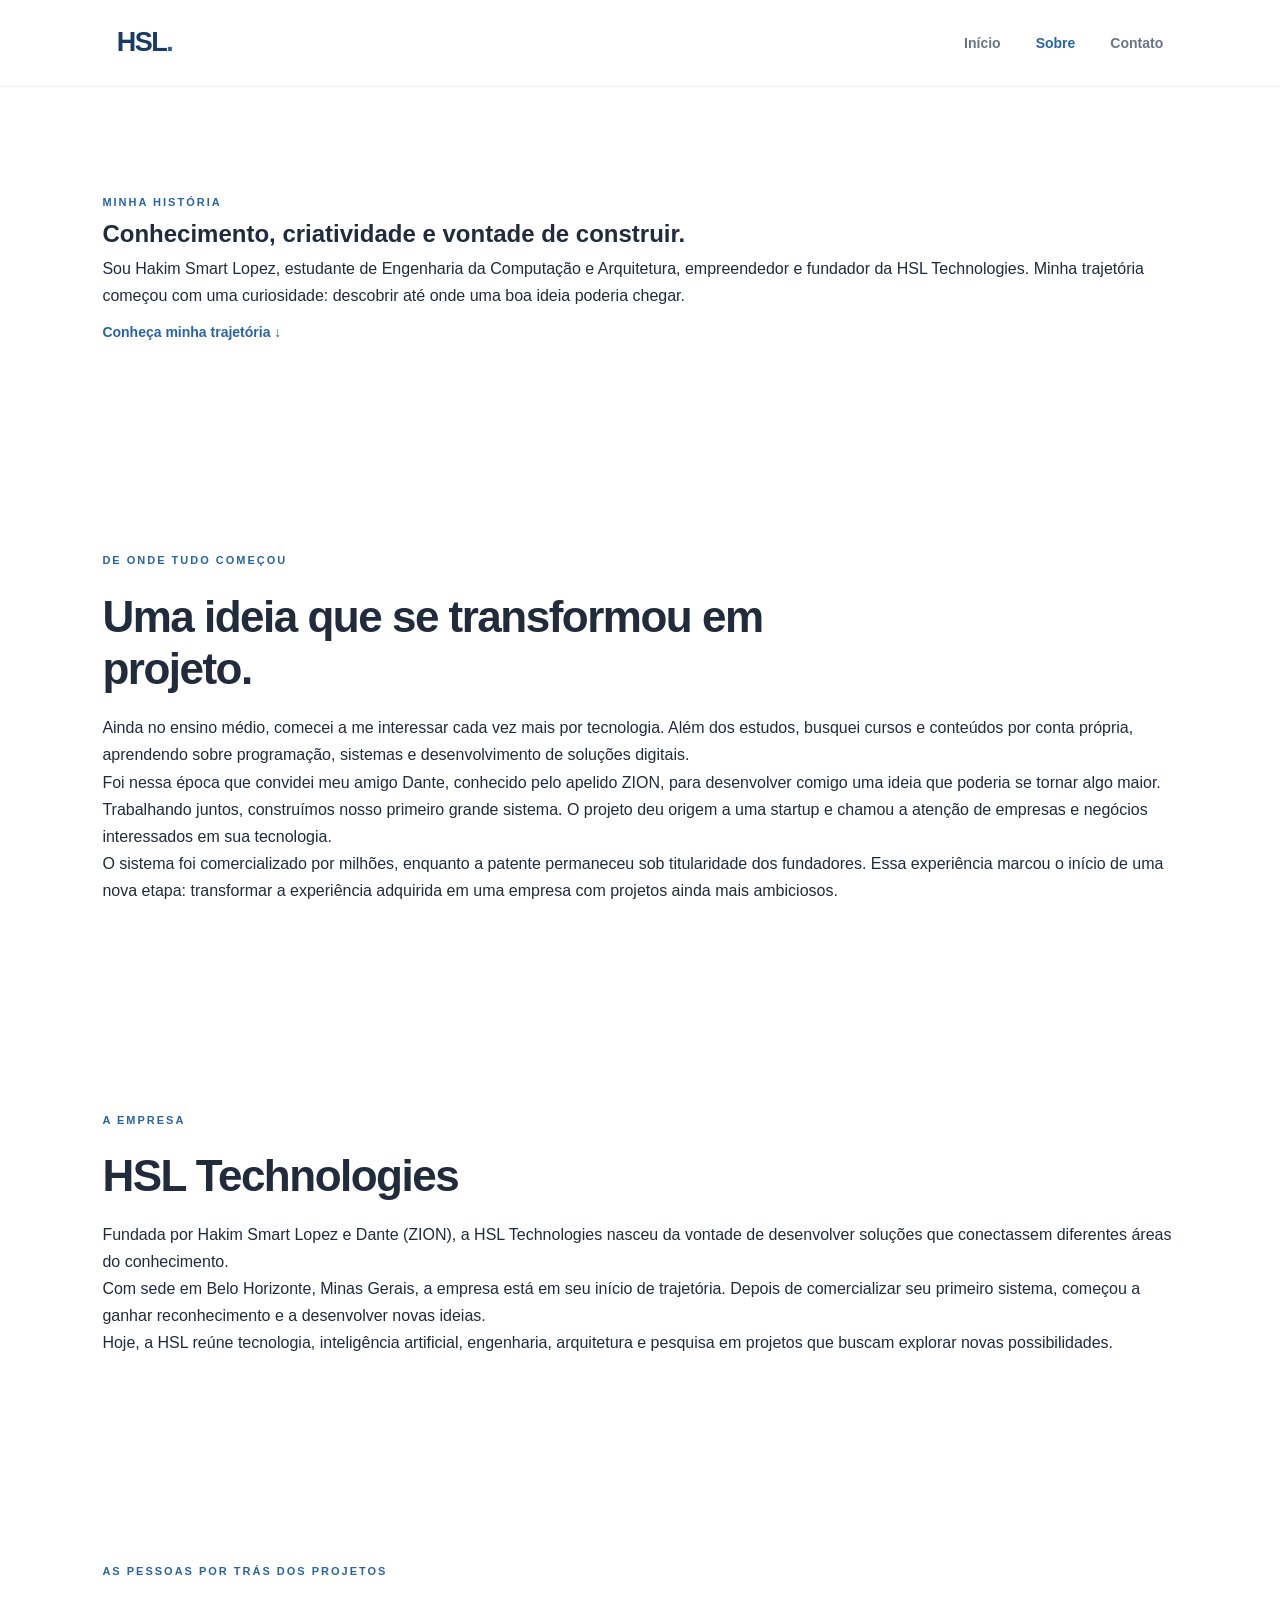
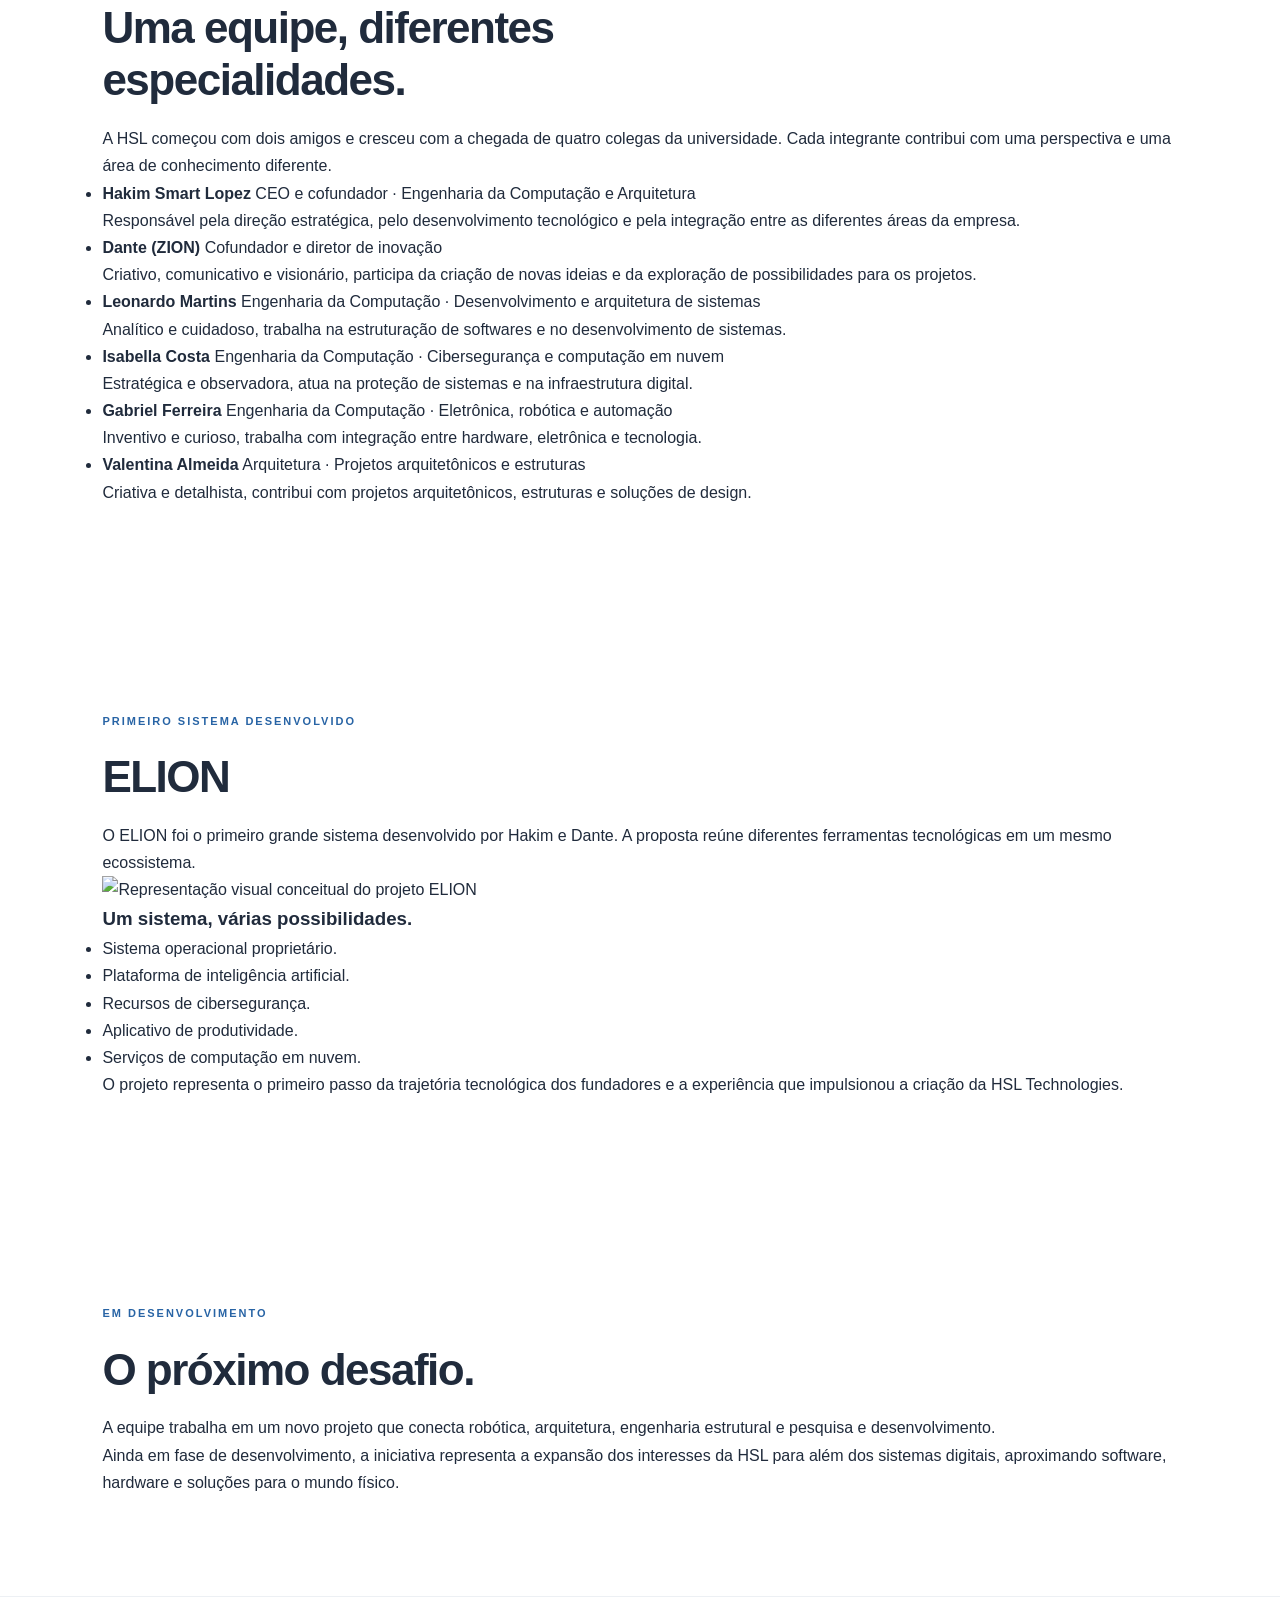
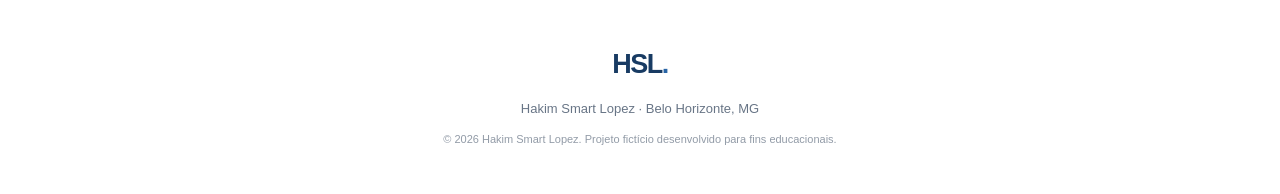
==== about.html @ 67b2f51b "Create about.html" ====
<!DOCTYPE html>
<html lang="pt-BR">
<head>
    <meta charset="UTF-8">
    <meta name="viewport" content="width=device-width, initial-scale=1.0">

    <title>Sobre Hakim | HSL Technologies</title>

    <meta name="description" content="Conheça a trajetória de Hakim Smart Lopez, sua equipe, seus projetos e a história da HSL Technologies.">

    <link rel="stylesheet" href="style.css">
</head>

<body>

    <header class="header">
        <nav class="navbar" aria-label="Menu principal">
            <a href="index.html" class="logo">HSL<span>.</span></a>

            <ul class="nav-links">
                <li><a href="index.html">Início</a></li>
                <li><a href="about.html" class="active" aria-current="page">Sobre</a></li>
                <li><a href="contact.html">Contato</a></li>
            </ul>
        </nav>
    </header>

    <main>

        <section class="section about-intro" id="inicio">
            <span class="eyebrow">MINHA HISTÓRIA</span>

            <h1>Conhecimento, criatividade e vontade de construir.</h1>

            <p>
                Sou Hakim Smart Lopez, estudante de Engenharia da
                Computação e Arquitetura, empreendedor e fundador
                da HSL Technologies. Minha trajetória começou com
                uma curiosidade: descobrir até onde uma boa ideia
                poderia chegar.
            </p>

            <a href="#trajetoria" class="text-link">
                Conheça minha trajetória ↓
            </a>
        </section>

        <section class="section" id="trajetoria">
            <span class="eyebrow">DE ONDE TUDO COMEÇOU</span>

            <h2>Uma ideia que se transformou em projeto.</h2>

            <p>
                Ainda no ensino médio, comecei a me interessar cada
                vez mais por tecnologia. Além dos estudos, busquei
                cursos e conteúdos por conta própria, aprendendo
                sobre programação, sistemas e desenvolvimento de
                soluções digitais.
            </p>

            <p>
                Foi nessa época que convidei meu amigo Dante,
                conhecido pelo apelido ZION, para desenvolver comigo
                uma ideia que poderia se tornar algo maior.
            </p>

            <p>
                Trabalhando juntos, construímos nosso primeiro grande
                sistema. O projeto deu origem a uma startup e chamou
                a atenção de empresas e negócios interessados em
                sua tecnologia.
            </p>

            <p>
                O sistema foi comercializado por milhões, enquanto
                a patente permaneceu sob titularidade dos fundadores.
                Essa experiência marcou o início de uma nova etapa:
                transformar a experiência adquirida em uma empresa
                com projetos ainda mais ambiciosos.
            </p>
        </section>

        <section class="section company-story">
            <span class="eyebrow">A EMPRESA</span>

            <h2>HSL Technologies</h2>

            <p>
                Fundada por Hakim Smart Lopez e Dante (ZION), a HSL
                Technologies nasceu da vontade de desenvolver
                soluções que conectassem diferentes áreas do
                conhecimento.
            </p>

            <p>
                Com sede em Belo Horizonte, Minas Gerais, a empresa
                está em seu início de trajetória. Depois de
                comercializar seu primeiro sistema, começou a ganhar
                reconhecimento e a desenvolver novas ideias.
            </p>

            <p>
                Hoje, a HSL reúne tecnologia, inteligência artificial,
                engenharia, arquitetura e pesquisa em projetos que
                buscam explorar novas possibilidades.
            </p>
        </section>

        <section class="section" id="equipe">
            <span class="eyebrow">AS PESSOAS POR TRÁS DOS PROJETOS</span>

            <h2>Uma equipe, diferentes especialidades.</h2>

            <p>
                A HSL começou com dois amigos e cresceu com a chegada
                de quatro colegas da universidade. Cada integrante
                contribui com uma perspectiva e uma área de
                conhecimento diferente.
            </p>

            <ul class="team-list">
                <li>
                    <strong>Hakim Smart Lopez</strong>
                    <span>CEO e cofundador · Engenharia da Computação e Arquitetura</span>
                    <p>
                        Responsável pela direção estratégica, pelo
                        desenvolvimento tecnológico e pela integração
                        entre as diferentes áreas da empresa.
                    </p>
                </li>

                <li>
                    <strong>Dante (ZION)</strong>
                    <span>Cofundador e diretor de inovação</span>
                    <p>
                        Criativo, comunicativo e visionário, participa
                        da criação de novas ideias e da exploração de
                        possibilidades para os projetos.
                    </p>
                </li>

                <li>
                    <strong>Leonardo Martins</strong>
                    <span>Engenharia da Computação · Desenvolvimento e arquitetura de sistemas</span>
                    <p>
                        Analítico e cuidadoso, trabalha na estruturação
                        de softwares e no desenvolvimento de sistemas.
                    </p>
                </li>

                <li>
                    <strong>Isabella Costa</strong>
                    <span>Engenharia da Computação · Cibersegurança e computação em nuvem</span>
                    <p>
                        Estratégica e observadora, atua na proteção
                        de sistemas e na infraestrutura digital.
                    </p>
                </li>

                <li>
                    <strong>Gabriel Ferreira</strong>
                    <span>Engenharia da Computação · Eletrônica, robótica e automação</span>
                    <p>
                        Inventivo e curioso, trabalha com integração
                        entre hardware, eletrônica e tecnologia.
                    </p>
                </li>

                <li>
                    <strong>Valentina Almeida</strong>
                    <span>Arquitetura · Projetos arquitetônicos e estruturas</span>
                    <p>
                        Criativa e detalhista, contribui com projetos
                        arquitetônicos, estruturas e soluções de design.
                    </p>
                </li>
            </ul>
        </section>

        <section class="section" id="elion">
            <span class="eyebrow">PRIMEIRO SISTEMA DESENVOLVIDO</span>

            <h2>ELION</h2>

            <p>
                O ELION foi o primeiro grande sistema desenvolvido
                por Hakim e Dante. A proposta reúne diferentes
                ferramentas tecnológicas em um mesmo ecossistema.
            </p>

            <div class="elion-image">
                <img
                    src="images/elion.jpg"
                    alt="Representação visual conceitual do projeto ELION"
                >
            </div>

            <h3>Um sistema, várias possibilidades.</h3>

            <ul class="project-list">
                <li>Sistema operacional proprietário.</li>
                <li>Plataforma de inteligência artificial.</li>
                <li>Recursos de cibersegurança.</li>
                <li>Aplicativo de produtividade.</li>
                <li>Serviços de computação em nuvem.</li>
            </ul>

            <p>
                O projeto representa o primeiro passo da trajetória
                tecnológica dos fundadores e a experiência que
                impulsionou a criação da HSL Technologies.
            </p>
        </section>

        <section class="section" id="proximo-projeto">
            <span class="eyebrow">EM DESENVOLVIMENTO</span>

            <h2>O próximo desafio.</h2>

            <p>
                A equipe trabalha em um novo projeto que conecta
                robótica, arquitetura, engenharia estrutural e
                pesquisa e desenvolvimento.
            </p>

            <p>
                Ainda em fase de desenvolvimento, a iniciativa
                representa a expansão dos interesses da HSL para
                além dos sistemas digitais, aproximando software,
                hardware e soluções para o mundo físico.
            </p>
        </section>

    </main>

    <footer class="footer">
        <a href="index.html" class="logo">HSL<span>.</span></a>

        <p>Hakim Smart Lopez · Belo Horizonte, MG</p>

        <p class="copyright">
            © 2026 Hakim Smart Lopez. Projeto fictício desenvolvido
            para fins educacionais.
        </p>
    </footer>

</body>
</html>
---- style.css ----
/* =================================
   HAKIM SMART LOPEZ — PORTFÓLIO
   Identidade visual: HSL Technologies
================================= */

/* RESET */

* {
    margin: 0;
    padding: 0;
    box-sizing: border-box;
}

html {
    scroll-behavior: smooth;
}

body {
    font-family: Arial, Helvetica, sans-serif;
    background: #ffffff;
    color: #202b3c;
    line-height: 1.7;
}

a {
    color: inherit;
    text-decoration: none;
}

img {
    max-width: 100%;
    display: block;
}

/* CORES */

:root {
    --blue: #2864a5;
    --dark-blue: #183b63;
    --light-blue: #eaf2fa;
    --gray: #687586;
    --light-gray: #f5f7fa;
    --white: #ffffff;
    --dark: #202b3c;
}

/* HEADER */

.header {
    width: 100%;
    background: rgba(255, 255, 255, 0.96);
    border-bottom: 1px solid #edf0f4;
    position: sticky;
    top: 0;
    z-index: 100;
}

.navbar {
    max-width: 1200px;
    margin: auto;
    padding: 20px 6%;
    display: flex;
    align-items: center;
    justify-content: space-between;
}

.logo {
    font-size: 27px;
    font-weight: 800;
    letter-spacing: -1.5px;
    color: var(--dark-blue);
}

.logo span {
    color: var(--blue);
}

.nav-links {
    display: flex;
    gap: 35px;
    list-style: none;
}

.nav-links a {
    color: var(--gray);
    font-size: 14px;
    font-weight: 600;
    transition: color 0.25s ease;
}

.nav-links a:hover,
.nav-links a.active {
    color: var(--blue);
}

/* HERO */

.hero {
    max-width: 1200px;
    min-height: 650px;
    margin: auto;
    padding: 90px 6%;
    display: grid;
    grid-template-columns: 1.2fr 0.8fr;
    align-items: center;
    gap: 70px;
}

.eyebrow {
    color: var(--blue);
    font-size: 11px;
    font-weight: 800;
    letter-spacing: 2px;
}

.hero h1 {
    margin: 22px 0;
    font-size: clamp(45px, 6vw, 76px);
    line-height: 1.08;
    letter-spacing: -4px;
    color: var(--dark);
}

.hero h1 span {
    color: var(--blue);
}

.hero-description {
    max-width: 520px;
    color: var(--gray);
    font-size: 17px;
    margin-bottom: 32px;
}

.hero-buttons {
    display: flex;
    flex-wrap: wrap;
    gap: 14px;
}

.button {
    display: inline-block;
    padding: 13px 22px;
    border-radius: 6px;
    font-size: 13px;
    font-weight: 700;
    transition: 0.25s ease;
}

.button:hover {
    transform: translateY(-3px);
}

.primary {
    background: var(--blue);
    color: var(--white);
}

.primary:hover {
    background: var(--dark-blue);
}

.secondary {
    border: 1px solid #d9e1eb;
    color: var(--dark-blue);
}

.secondary:hover {
    background: var(--light-blue);
}

.hero-image {
    width: 100%;
    max-width: 390px;
    justify-self: end;
    aspect-ratio: 4 / 5;
    background: var(--light-blue);
    border-radius: 12px;
    overflow: hidden;
}

.hero-image img {
    width: 100%;
    height: 100%;
    object-fit: cover;
}

/* SEÇÕES */

.section {
    padding: 100px 8%;
}

.section h2 {
    max-width: 750px;
    margin: 18px 0;
    font-size: clamp(30px, 4vw, 44px);
    line-height: 1.2;
    letter-spacing: -1.5px;
    color: var(--dark);
}

.intro {
    background: var(--light-gray);
}

.intro p {
    max-width: 750px;
    margin: 22px 0;
    color: var(--gray);
    font-size: 16px;
}

.text-link {
    display: inline-block;
    color: var(--blue);
    font-size: 14px;
    font-weight: 700;
    margin-top: 12px;
}

.text-link:hover {
    color: var(--dark-blue);
    text-decoration: underline;
}

/* EMPRESA E PROJETO */

.company {
    max-width: 1200px;
    margin: auto;
}

.section-heading {
    margin-bottom: 40px;
}

.section-heading p {
    max-width: 650px;
    color: var(--gray);
}

.project-card {
    min-height: 280px;
    padding: 45px;
    border-radius: 12px;
    background: var(--light-blue);
    display: flex;
    justify-content: space-between;
    align-items: center;
    gap: 30px;
}

.project-info {
    max-width: 600px;
}

.project-label {
    font-size: 10px;
    font-weight: 800;
    color: var(--blue);
    letter-spacing: 1.5px;
}

.project-card h3 {
    margin: 15px 0;
    font-size: 48px;
    color: var(--dark-blue);
    letter-spacing: -2px;
}

.project-card p {
    color: var(--gray);
}

.project-symbol {
    font-size: 100px;
    font-weight: 800;
    color: rgba(40, 100, 165, 0.15);
    letter-spacing: -10px;
}

/* VALORES */

.values {
    background: var(--light-gray);
}

.values-list {
    max-width: 850px;
    margin-top: 35px;
    list-style: none;
}

.values-list li {
    padding: 22px 0;
    border-bottom: 1px solid #dfe5ec;
    display: flex;
    flex-direction: column;
}

.values-list strong {
    color: var(--dark-blue);
    font-size: 18px;
}

.values-list span {
    color: var(--gray);
    font-size: 14px;
}

/* FOOTER */

.footer {
    padding: 45px 8%;
    text-align: center;
    border-top: 1px solid #edf0f4;
}

.footer p {
    color: var(--gray);
    font-size: 13px;
    margin-top: 10px;
}

.copyright {
    font-size: 11px !important;
    color: #929ba7 !important;
}

/* ACESSIBILIDADE */

a:focus-visible {
    outline: 3px solid var(--blue);
    outline-offset: 4px;
}

/* RESPONSIVIDADE */

@media (max-width: 800px) {

    .hero {
        grid-template-columns: 1fr;
        gap: 45px;
        padding-top: 65px;
        text-align: center;
    }

    .hero-description {
        margin-left: auto;
        margin-right: auto;
    }

    .hero-buttons {
        justify-content: center;
    }

    .hero-image {
        justify-self: center;
        max-width: 320px;
    }

    .section {
        padding: 75px 7%;
    }

    .project-card {
        padding: 30px;
    }
}

@media (max-width: 520px) {

    .navbar {
        padding: 18px 5%;
        flex-direction: column;
        gap: 15px;
    }

    .nav-links {
        gap: 25px;
    }

    .hero h1 {
        letter-spacing: -2px;
    }

    .hero-description {
        font-size: 15px;
    }

    .project-card {
        flex-direction: column;
        align-items: flex-start;
    }

    .project-symbol {
        font-size: 65px;
    }

    .values-list li {
        gap: 5px;
    }
}
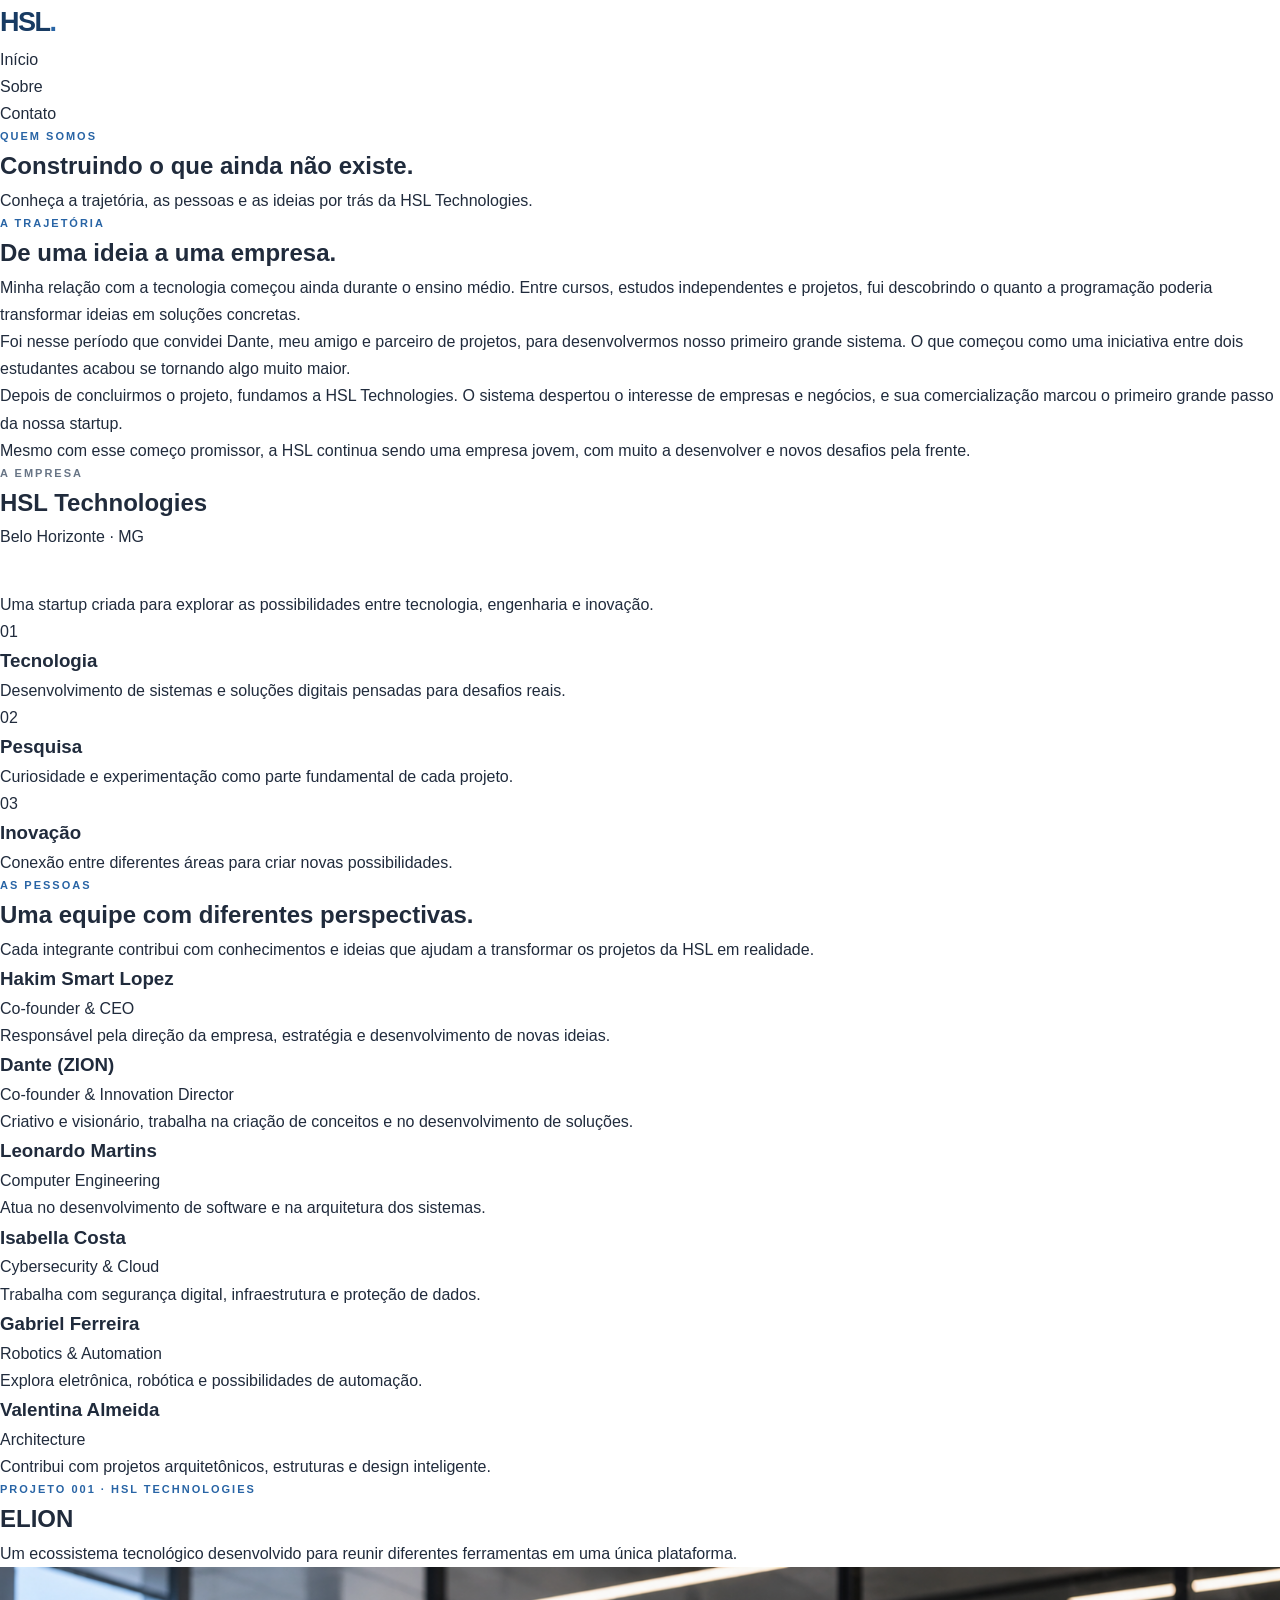
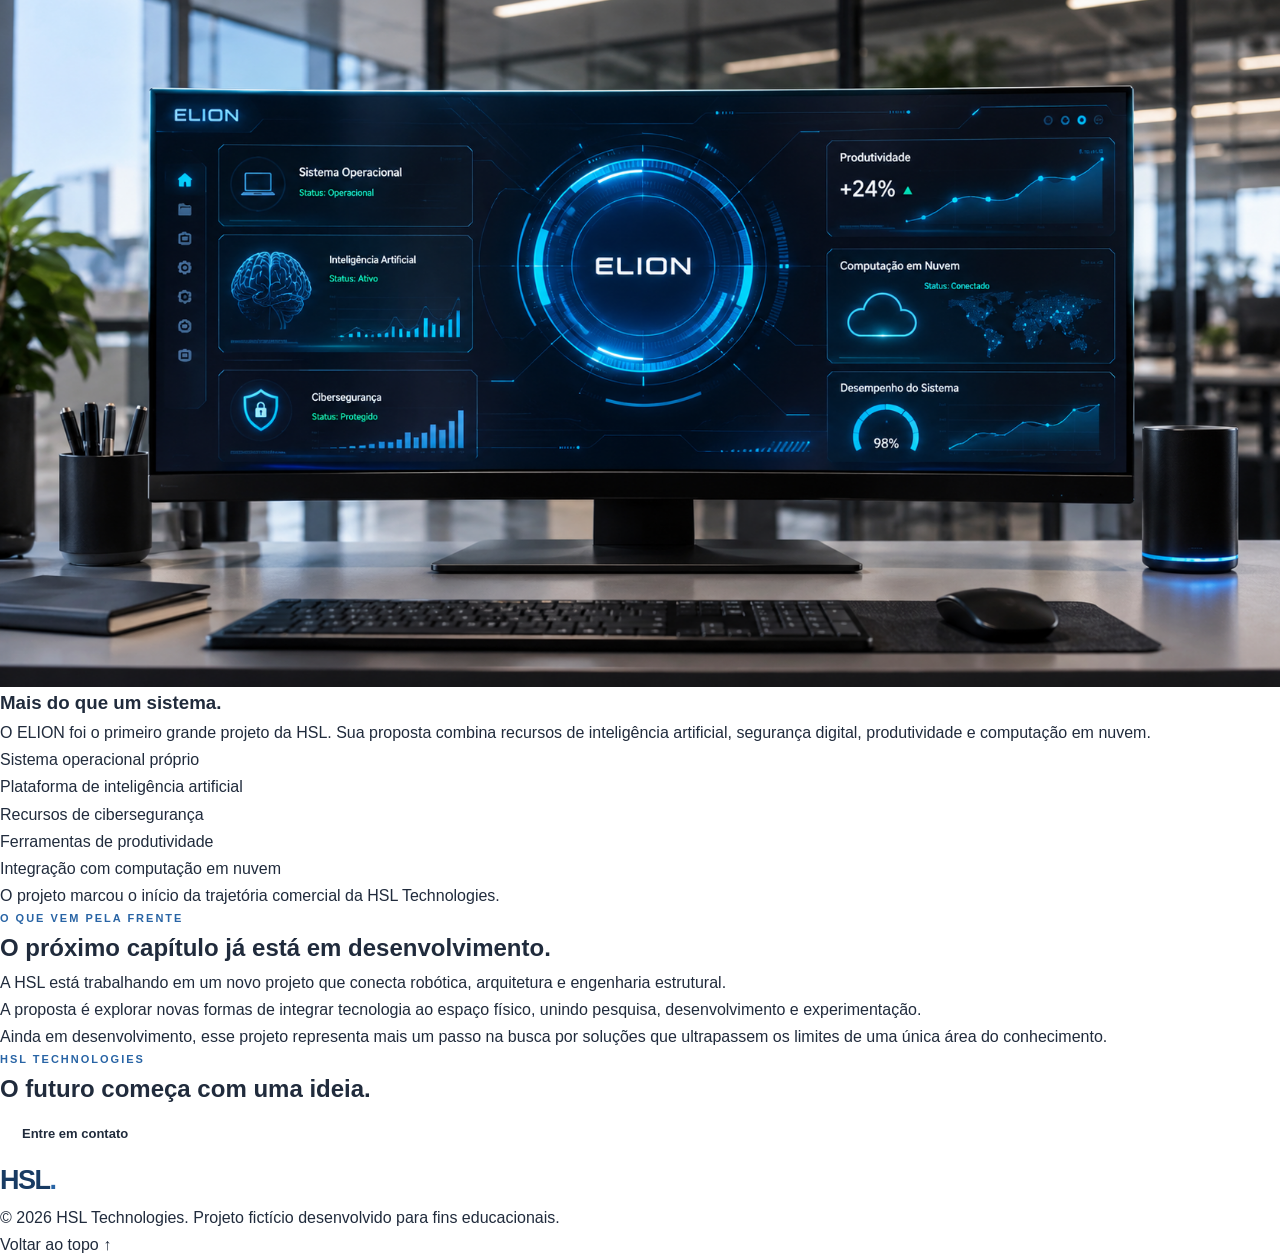
==== commit 8291ff3e: "Update about.html" ====
--- a/about.html
+++ b/about.html
@@ -4,245 +4,279 @@
 <head>
     <meta charset="UTF-8">
     <meta name="viewport" content="width=device-width, initial-scale=1.0">
-
-    <title>Sobre Hakim | HSL Technologies</title>
-
-    <meta name="description" content="Conheça a trajetória de Hakim Smart Lopez, sua equipe, seus projetos e a história da HSL Technologies.">
-
+    <meta name="description" content="Conheça a história de Hakim Smart Lopez, a equipe da HSL Technologies e seus projetos.">
+    <title>Sobre | Hakim Smart Lopez</title>
     <link rel="stylesheet" href="style.css">
 </head>
-
 <body>
 
-    <header class="header">
-        <nav class="navbar" aria-label="Menu principal">
-            <a href="index.html" class="logo">HSL<span>.</span></a>
-
-            <ul class="nav-links">
-                <li><a href="index.html">Início</a></li>
-                <li><a href="about.html" class="active" aria-current="page">Sobre</a></li>
-                <li><a href="contact.html">Contato</a></li>
-            </ul>
-        </nav>
+    <header class="site-header">
+        <div class="container header-content">
+            <a class="logo" href="index.html">HSL<span>.</span></a>
+
+            <nav aria-label="Navegação principal">
+                <ul class="nav-list">
+                    <li><a href="index.html">Início</a></li>
+                    <li><a href="about.html" aria-current="page">Sobre</a></li>
+                    <li><a href="contact.html">Contato</a></li>
+                </ul>
+            </nav>
+        </div>
     </header>
 
     <main>
-
-        <section class="section about-intro" id="inicio">
-            <span class="eyebrow">MINHA HISTÓRIA</span>
-
-            <h1>Conhecimento, criatividade e vontade de construir.</h1>
-
-            <p>
-                Sou Hakim Smart Lopez, estudante de Engenharia da
-                Computação e Arquitetura, empreendedor e fundador
-                da HSL Technologies. Minha trajetória começou com
-                uma curiosidade: descobrir até onde uma boa ideia
-                poderia chegar.
-            </p>
-
-            <a href="#trajetoria" class="text-link">
-                Conheça minha trajetória ↓
-            </a>
-        </section>
-
-        <section class="section" id="trajetoria">
-            <span class="eyebrow">DE ONDE TUDO COMEÇOU</span>
-
-            <h2>Uma ideia que se transformou em projeto.</h2>
-
-            <p>
-                Ainda no ensino médio, comecei a me interessar cada
-                vez mais por tecnologia. Além dos estudos, busquei
-                cursos e conteúdos por conta própria, aprendendo
-                sobre programação, sistemas e desenvolvimento de
-                soluções digitais.
-            </p>
-
-            <p>
-                Foi nessa época que convidei meu amigo Dante,
-                conhecido pelo apelido ZION, para desenvolver comigo
-                uma ideia que poderia se tornar algo maior.
-            </p>
-
-            <p>
-                Trabalhando juntos, construímos nosso primeiro grande
-                sistema. O projeto deu origem a uma startup e chamou
-                a atenção de empresas e negócios interessados em
-                sua tecnologia.
-            </p>
-
-            <p>
-                O sistema foi comercializado por milhões, enquanto
-                a patente permaneceu sob titularidade dos fundadores.
-                Essa experiência marcou o início de uma nova etapa:
-                transformar a experiência adquirida em uma empresa
-                com projetos ainda mais ambiciosos.
-            </p>
-        </section>
-
-        <section class="section company-story">
-            <span class="eyebrow">A EMPRESA</span>
-
-            <h2>HSL Technologies</h2>
-
-            <p>
-                Fundada por Hakim Smart Lopez e Dante (ZION), a HSL
-                Technologies nasceu da vontade de desenvolver
-                soluções que conectassem diferentes áreas do
-                conhecimento.
-            </p>
-
-            <p>
-                Com sede em Belo Horizonte, Minas Gerais, a empresa
-                está em seu início de trajetória. Depois de
-                comercializar seu primeiro sistema, começou a ganhar
-                reconhecimento e a desenvolver novas ideias.
-            </p>
-
-            <p>
-                Hoje, a HSL reúne tecnologia, inteligência artificial,
-                engenharia, arquitetura e pesquisa em projetos que
-                buscam explorar novas possibilidades.
-            </p>
-        </section>
-
-        <section class="section" id="equipe">
-            <span class="eyebrow">AS PESSOAS POR TRÁS DOS PROJETOS</span>
-
-            <h2>Uma equipe, diferentes especialidades.</h2>
-
-            <p>
-                A HSL começou com dois amigos e cresceu com a chegada
-                de quatro colegas da universidade. Cada integrante
-                contribui com uma perspectiva e uma área de
-                conhecimento diferente.
-            </p>
-
-            <ul class="team-list">
-                <li>
-                    <strong>Hakim Smart Lopez</strong>
-                    <span>CEO e cofundador · Engenharia da Computação e Arquitetura</span>
-                    <p>
-                        Responsável pela direção estratégica, pelo
-                        desenvolvimento tecnológico e pela integração
-                        entre as diferentes áreas da empresa.
-                    </p>
-                </li>
-
-                <li>
-                    <strong>Dante (ZION)</strong>
-                    <span>Cofundador e diretor de inovação</span>
-                    <p>
-                        Criativo, comunicativo e visionário, participa
-                        da criação de novas ideias e da exploração de
-                        possibilidades para os projetos.
-                    </p>
-                </li>
-
-                <li>
-                    <strong>Leonardo Martins</strong>
-                    <span>Engenharia da Computação · Desenvolvimento e arquitetura de sistemas</span>
-                    <p>
-                        Analítico e cuidadoso, trabalha na estruturação
-                        de softwares e no desenvolvimento de sistemas.
-                    </p>
-                </li>
-
-                <li>
-                    <strong>Isabella Costa</strong>
-                    <span>Engenharia da Computação · Cibersegurança e computação em nuvem</span>
-                    <p>
-                        Estratégica e observadora, atua na proteção
-                        de sistemas e na infraestrutura digital.
-                    </p>
-                </li>
-
-                <li>
-                    <strong>Gabriel Ferreira</strong>
-                    <span>Engenharia da Computação · Eletrônica, robótica e automação</span>
-                    <p>
-                        Inventivo e curioso, trabalha com integração
-                        entre hardware, eletrônica e tecnologia.
-                    </p>
-                </li>
-
-                <li>
-                    <strong>Valentina Almeida</strong>
-                    <span>Arquitetura · Projetos arquitetônicos e estruturas</span>
-                    <p>
-                        Criativa e detalhista, contribui com projetos
-                        arquitetônicos, estruturas e soluções de design.
-                    </p>
-                </li>
-            </ul>
-        </section>
-
-        <section class="section" id="elion">
-            <span class="eyebrow">PRIMEIRO SISTEMA DESENVOLVIDO</span>
-
-            <h2>ELION</h2>
-
-            <p>
-                O ELION foi o primeiro grande sistema desenvolvido
-                por Hakim e Dante. A proposta reúne diferentes
-                ferramentas tecnológicas em um mesmo ecossistema.
-            </p>
-
-            <div class="elion-image">
-                <img
-                    src="images/elion.jpg"
-                    alt="Representação visual conceitual do projeto ELION"
-                >
-            </div>
-
-            <h3>Um sistema, várias possibilidades.</h3>
-
-            <ul class="project-list">
-                <li>Sistema operacional proprietário.</li>
-                <li>Plataforma de inteligência artificial.</li>
-                <li>Recursos de cibersegurança.</li>
-                <li>Aplicativo de produtividade.</li>
-                <li>Serviços de computação em nuvem.</li>
-            </ul>
-
-            <p>
-                O projeto representa o primeiro passo da trajetória
-                tecnológica dos fundadores e a experiência que
-                impulsionou a criação da HSL Technologies.
-            </p>
-        </section>
-
-        <section class="section" id="proximo-projeto">
-            <span class="eyebrow">EM DESENVOLVIMENTO</span>
-
-            <h2>O próximo desafio.</h2>
-
-            <p>
-                A equipe trabalha em um novo projeto que conecta
-                robótica, arquitetura, engenharia estrutural e
-                pesquisa e desenvolvimento.
-            </p>
-
-            <p>
-                Ainda em fase de desenvolvimento, a iniciativa
-                representa a expansão dos interesses da HSL para
-                além dos sistemas digitais, aproximando software,
-                hardware e soluções para o mundo físico.
-            </p>
-        </section>
-
+        <section class="page-hero" id="sobre">
+            <div class="container">
+                <p class="eyebrow">QUEM SOMOS</p>
+                <h1>Construindo o que ainda não existe.</h1>
+                <p>
+                    Conheça a trajetória, as pessoas e as ideias por trás
+                    da HSL Technologies.
+                </p>
+            </div>
+        </section>
+
+        <section class="content-section" id="trajetoria">
+            <div class="container two-column">
+                <div>
+                    <p class="eyebrow">A TRAJETÓRIA</p>
+                    <h2>De uma ideia a uma empresa.</h2>
+                </div>
+
+                <div class="prose">
+                    <p>
+                        Minha relação com a tecnologia começou ainda durante
+                        o ensino médio. Entre cursos, estudos independentes
+                        e projetos, fui descobrindo o quanto a programação
+                        poderia transformar ideias em soluções concretas.
+                    </p>
+
+                    <p>
+                        Foi nesse período que convidei Dante, meu amigo e
+                        parceiro de projetos, para desenvolvermos nosso
+                        primeiro grande sistema. O que começou como uma
+                        iniciativa entre dois estudantes acabou se tornando
+                        algo muito maior.
+                    </p>
+
+                    <p>
+                        Depois de concluirmos o projeto, fundamos a HSL
+                        Technologies. O sistema despertou o interesse de
+                        empresas e negócios, e sua comercialização marcou
+                        o primeiro grande passo da nossa startup.
+                    </p>
+
+                    <p>
+                        Mesmo com esse começo promissor, a HSL continua
+                        sendo uma empresa jovem, com muito a desenvolver
+                        e novos desafios pela frente.
+                    </p>
+                </div>
+            </div>
+        </section>
+
+        <section class="content-section soft-section">
+            <div class="container">
+                <div class="section-heading">
+                    <div>
+                        <p class="eyebrow">A EMPRESA</p>
+                        <h2>HSL Technologies</h2>
+                    </div>
+                    <span class="location-label">Belo Horizonte · MG</span>
+                </div>
+
+                <p class="section-description">
+                    Uma startup criada para explorar as possibilidades
+                    entre tecnologia, engenharia e inovação.
+                </p>
+
+                <div class="values-grid">
+                    <article class="value-card">
+                        <span class="value-number">01</span>
+                        <h3>Tecnologia</h3>
+                        <p>
+                            Desenvolvimento de sistemas e soluções digitais
+                            pensadas para desafios reais.
+                        </p>
+                    </article>
+
+                    <article class="value-card">
+                        <span class="value-number">02</span>
+                        <h3>Pesquisa</h3>
+                        <p>
+                            Curiosidade e experimentação como parte
+                            fundamental de cada projeto.
+                        </p>
+                    </article>
+
+                    <article class="value-card">
+                        <span class="value-number">03</span>
+                        <h3>Inovação</h3>
+                        <p>
+                            Conexão entre diferentes áreas para criar
+                            novas possibilidades.
+                        </p>
+                    </article>
+                </div>
+            </div>
+        </section>
+
+        <section class="content-section" id="equipe">
+            <div class="container">
+                <p class="eyebrow">AS PESSOAS</p>
+                <h2>Uma equipe com diferentes perspectivas.</h2>
+
+                <p class="section-description">
+                    Cada integrante contribui com conhecimentos e ideias
+                    que ajudam a transformar os projetos da HSL em realidade.
+                </p>
+
+                <div class="team-grid">
+                    <article class="team-card">
+                        <h3>Hakim Smart Lopez</h3>
+                        <p class="team-role">Co-founder & CEO</p>
+                        <p>
+                            Responsável pela direção da empresa, estratégia
+                            e desenvolvimento de novas ideias.
+                        </p>
+                    </article>
+
+                    <article class="team-card">
+                        <h3>Dante (ZION)</h3>
+                        <p class="team-role">Co-founder & Innovation Director</p>
+                        <p>
+                            Criativo e visionário, trabalha na criação
+                            de conceitos e no desenvolvimento de soluções.
+                        </p>
+                    </article>
+
+                    <article class="team-card">
+                        <h3>Leonardo Martins</h3>
+                        <p class="team-role">Computer Engineering</p>
+                        <p>
+                            Atua no desenvolvimento de software
+                            e na arquitetura dos sistemas.
+                        </p>
+                    </article>
+
+                    <article class="team-card">
+                        <h3>Isabella Costa</h3>
+                        <p class="team-role">Cybersecurity & Cloud</p>
+                        <p>
+                            Trabalha com segurança digital,
+                            infraestrutura e proteção de dados.
+                        </p>
+                    </article>
+
+                    <article class="team-card">
+                        <h3>Gabriel Ferreira</h3>
+                        <p class="team-role">Robotics & Automation</p>
+                        <p>
+                            Explora eletrônica, robótica e
+                            possibilidades de automação.
+                        </p>
+                    </article>
+
+                    <article class="team-card">
+                        <h3>Valentina Almeida</h3>
+                        <p class="team-role">Architecture</p>
+                        <p>
+                            Contribui com projetos arquitetônicos,
+                            estruturas e design inteligente.
+                        </p>
+                    </article>
+                </div>
+            </div>
+        </section>
+
+        <section class="content-section project-section" id="elion">
+            <div class="container">
+                <p class="eyebrow">PROJETO 001 · HSL TECHNOLOGIES</p>
+                <h2>ELION</h2>
+                <p class="section-description">
+                    Um ecossistema tecnológico desenvolvido para reunir
+                    diferentes ferramentas em uma única plataforma.
+                </p>
+
+                <div class="project-layout">
+                    <div class="project-image">
+                        <img
+                            src="images/elion.jpg"
+                            alt="Representação visual da interface tecnológica do ELION"
+                        >
+                    </div>
+
+                    <div class="project-details">
+                        <h3>Mais do que um sistema.</h3>
+                        <p>
+                            O ELION foi o primeiro grande projeto da HSL.
+                            Sua proposta combina recursos de inteligência
+                            artificial, segurança digital, produtividade
+                            e computação em nuvem.
+                        </p>
+
+                        <ul class="feature-list">
+                            <li>Sistema operacional próprio</li>
+                            <li>Plataforma de inteligência artificial</li>
+                            <li>Recursos de cibersegurança</li>
+                            <li>Ferramentas de produtividade</li>
+                            <li>Integração com computação em nuvem</li>
+                        </ul>
+
+                        <p class="project-note">
+                            O projeto marcou o início da trajetória
+                            comercial da HSL Technologies.
+                        </p>
+                    </div>
+                </div>
+            </div>
+        </section>
+
+        <section class="content-section soft-section" id="proximos-projetos">
+            <div class="container two-column">
+                <div>
+                    <p class="eyebrow">O QUE VEM PELA FRENTE</p>
+                    <h2>O próximo capítulo já está em desenvolvimento.</h2>
+                </div>
+
+                <div class="prose">
+                    <p>
+                        A HSL está trabalhando em um novo projeto que conecta
+                        robótica, arquitetura e engenharia estrutural.
+                    </p>
+
+                    <p>
+                        A proposta é explorar novas formas de integrar
+                        tecnologia ao espaço físico, unindo pesquisa,
+                        desenvolvimento e experimentação.
+                    </p>
+
+                    <p>
+                        Ainda em desenvolvimento, esse projeto representa
+                        mais um passo na busca por soluções que ultrapassem
+                        os limites de uma única área do conhecimento.
+                    </p>
+                </div>
+            </div>
+        </section>
+
+        <section class="closing-section">
+            <div class="container">
+                <p class="eyebrow">HSL TECHNOLOGIES</p>
+                <h2>O futuro começa com uma ideia.</h2>
+                <a class="button button-primary" href="contact.html">
+                    Entre em contato
+                </a>
+            </div>
+        </section>
     </main>
 
-    <footer class="footer">
-        <a href="index.html" class="logo">HSL<span>.</span></a>
-
-        <p>Hakim Smart Lopez · Belo Horizonte, MG</p>
-
-        <p class="copyright">
-            © 2026 Hakim Smart Lopez. Projeto fictício desenvolvido
-            para fins educacionais.
-        </p>
+    <footer class="site-footer">
+        <div class="container footer-content">
+            <a class="logo footer-logo" href="index.html">HSL<span>.</span></a>
+            <p>© 2026 HSL Technologies. Projeto fictício desenvolvido para fins educacionais.</p>
+            <a href="#sobre">Voltar ao topo ↑</a>
+        </div>
     </footer>
 
 </body>
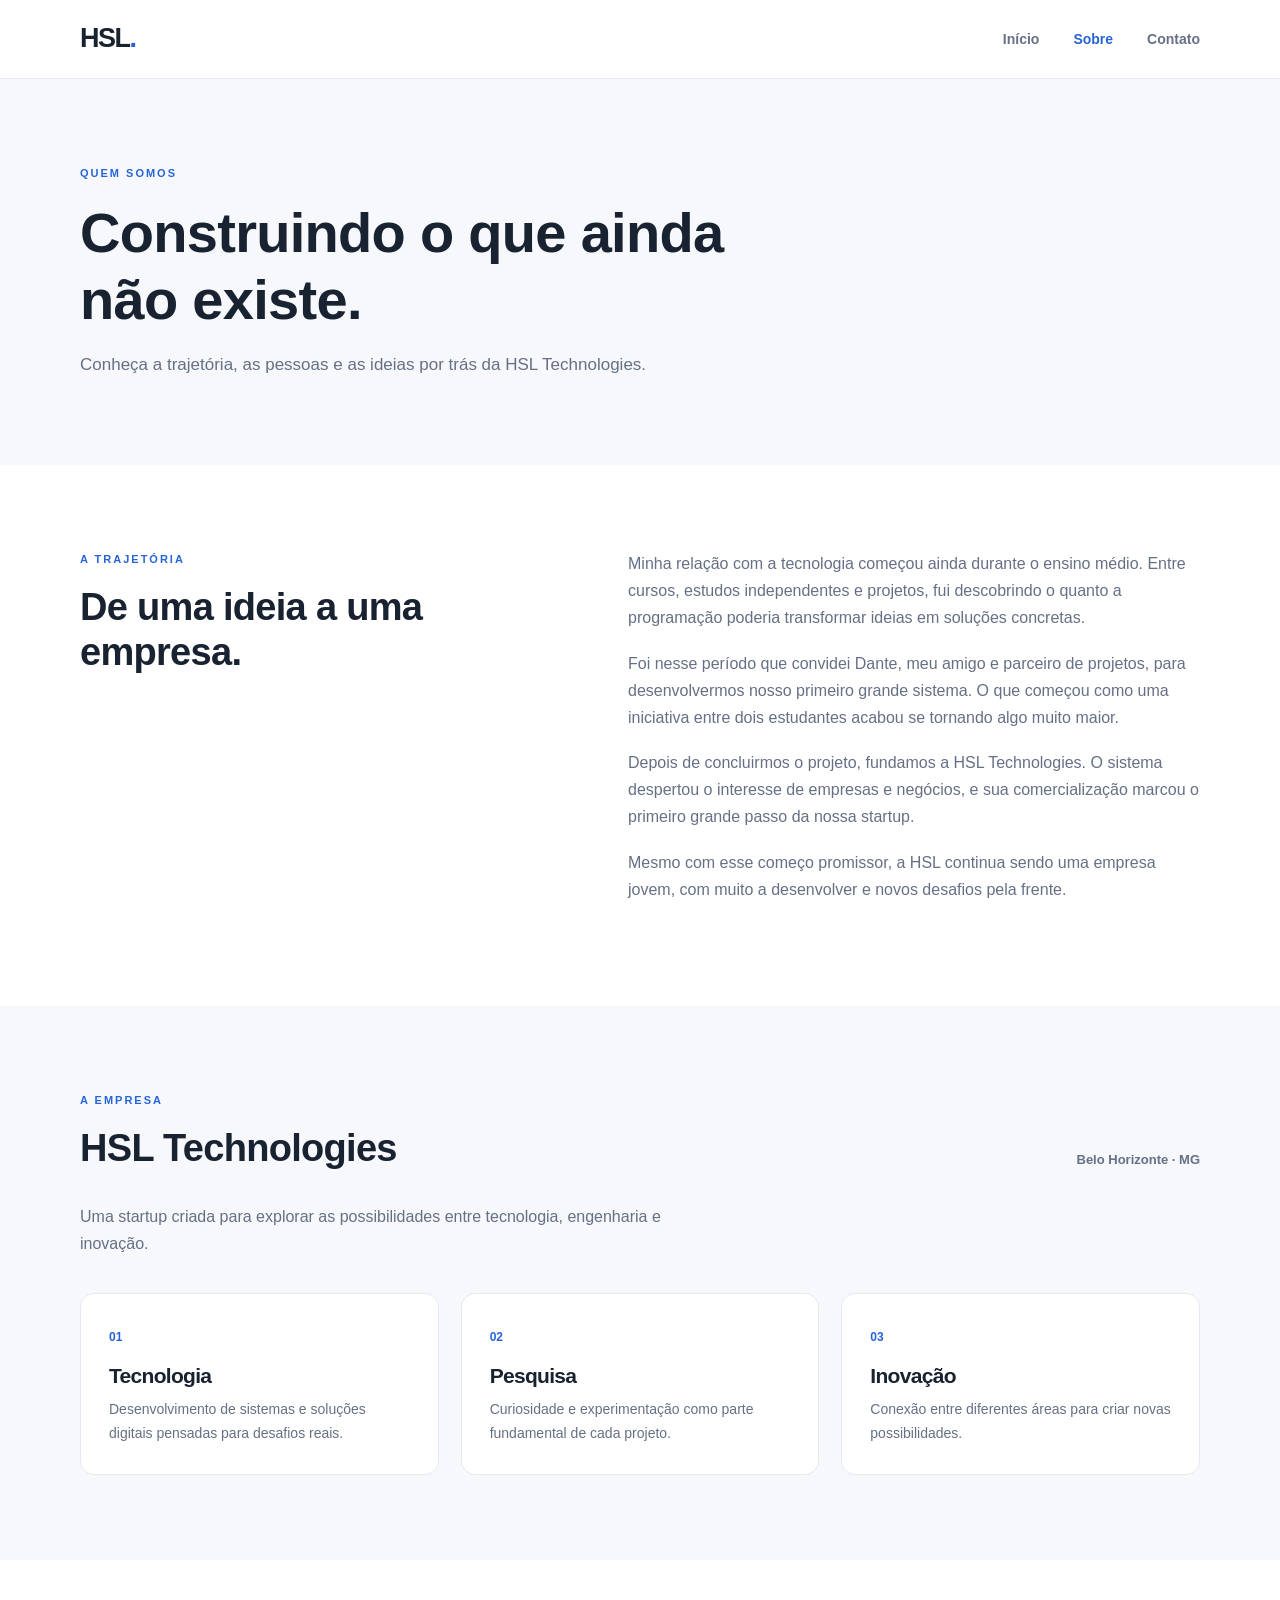
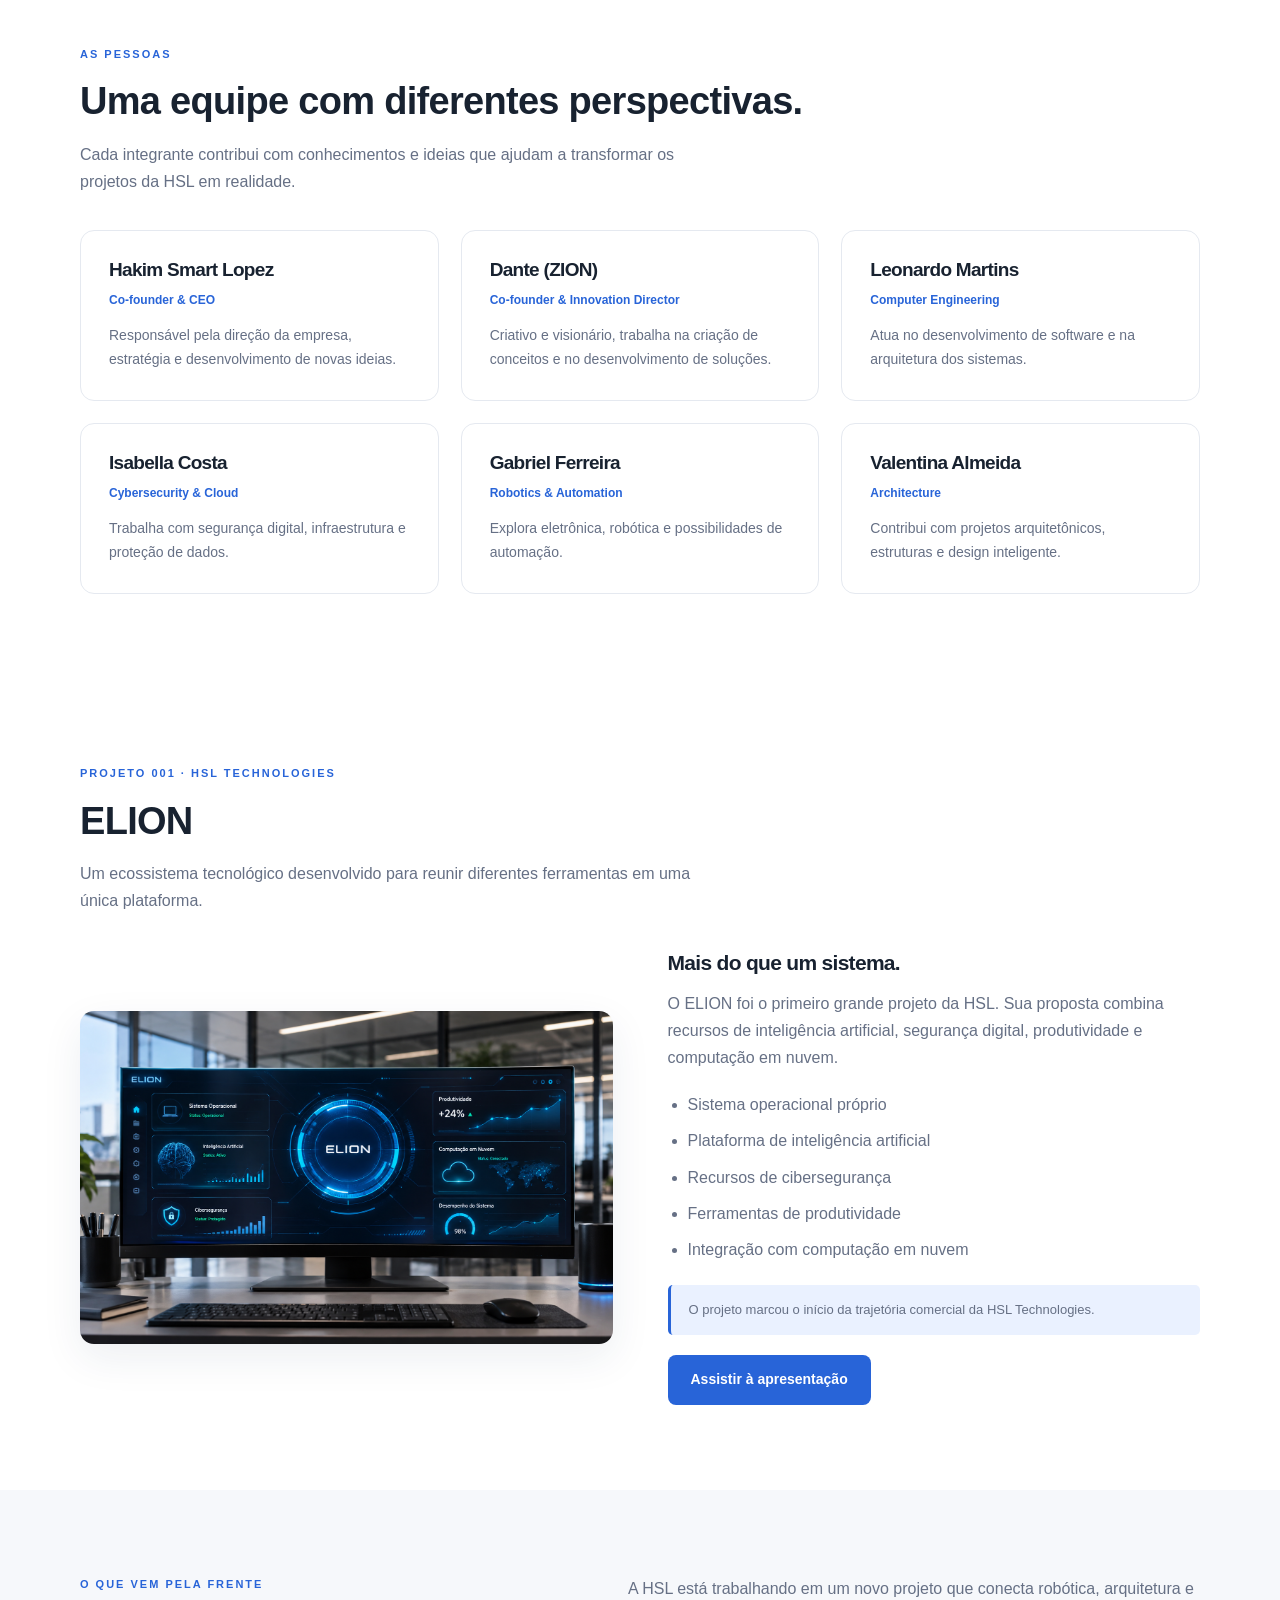
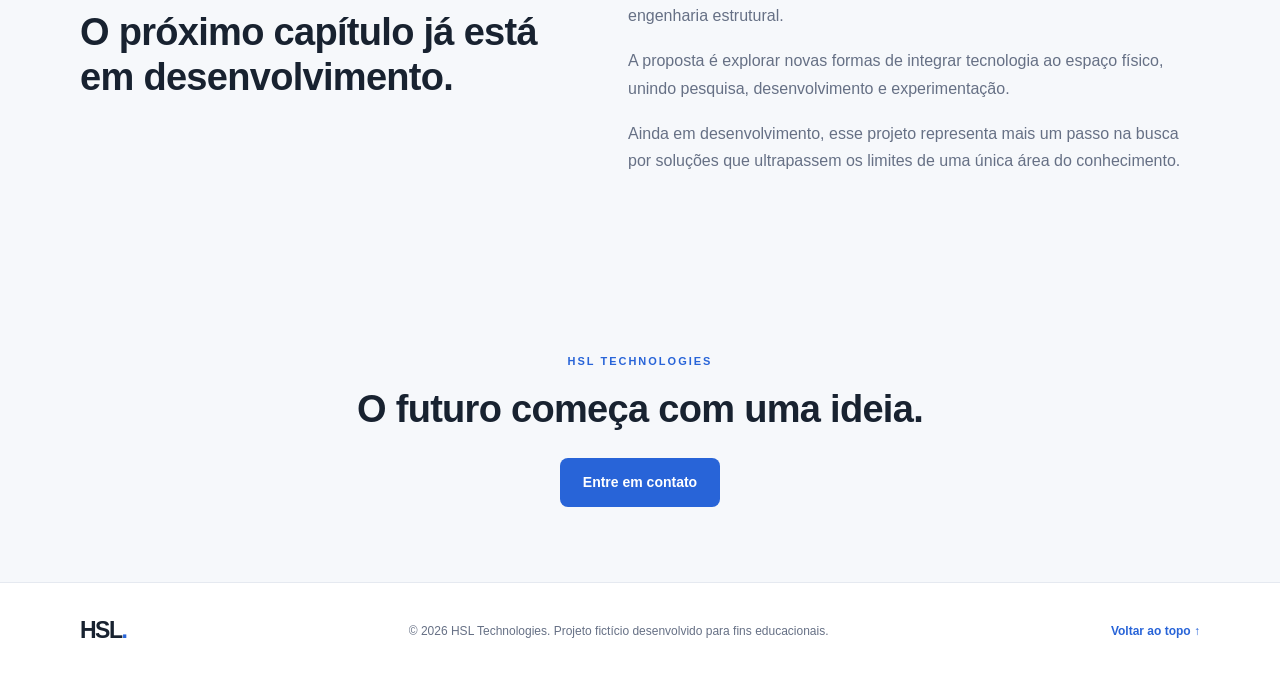
==== commit 4c2cb720: "Add ELION presentation video player" ====
--- a/about.html
+++ b/about.html
@@ -227,6 +227,16 @@
                             O projeto marcou o início da trajetória
                             comercial da HSL Technologies.
                         </p>
+
+                        <details class="elion-video">
+                            <summary class="button button-primary">Assistir à apresentação</summary>
+                            <div class="elion-video-frame">
+                                <video controls preload="metadata" playsinline>
+                                    <source src="videos/elion-apresentacao.mp4" type="video/mp4">
+                                    Seu navegador não conseguiu reproduzir este vídeo.
+                                </video>
+                            </div>
+                        </details>
                     </div>
                 </div>
             </div>
--- a/style.css
+++ b/style.css
@@ -1,10 +1,20 @@
 
-/* =================================
-   HAKIM SMART LOPEZ — PORTFÓLIO
-   Identidade visual: HSL Technologies
-================================= */
-
-/* RESET */
+/* =====================================
+   HSL TECHNOLOGIES — IDENTIDADE VISUAL
+===================================== */
+
+:root {
+    --blue: #2864d8;
+    --blue-dark: #1749a5;
+    --blue-light: #eaf1ff;
+    --background: #ffffff;
+    --surface: #f6f8fb;
+    --text: #182230;
+    --muted: #667085;
+    --border: #e5e9f0;
+    --radius: 14px;
+    --shadow: 0 14px 40px rgba(25, 48, 85, 0.08);
+}
 
 * {
     margin: 0;
@@ -18,9 +28,15 @@
 
 body {
     font-family: Arial, Helvetica, sans-serif;
-    background: #ffffff;
-    color: #202b3c;
+    background: var(--background);
+    color: var(--text);
     line-height: 1.7;
+    font-size: 16px;
+}
+
+img {
+    display: block;
+    max-width: 100%;
 }
 
 a {
@@ -28,83 +44,143 @@
     text-decoration: none;
 }
 
-img {
-    max-width: 100%;
-    display: block;
-}
-
-/* CORES */
-
-:root {
-    --blue: #2864a5;
-    --dark-blue: #183b63;
-    --light-blue: #eaf2fa;
-    --gray: #687586;
-    --light-gray: #f5f7fa;
-    --white: #ffffff;
-    --dark: #202b3c;
-}
-
-/* HEADER */
-
-.header {
+button,
+input,
+textarea {
+    font: inherit;
+}
+
+.container {
+    width: min(1120px, calc(100% - 48px));
+    margin: 0 auto;
+}
+
+/* =====================================
+   CABEÇALHO E NAVEGAÇÃO
+===================================== */
+
+.site-header {
     width: 100%;
     background: rgba(255, 255, 255, 0.96);
-    border-bottom: 1px solid #edf0f4;
-    position: sticky;
-    top: 0;
-    z-index: 100;
-}
-
-.navbar {
-    max-width: 1200px;
-    margin: auto;
-    padding: 20px 6%;
+    border-bottom: 1px solid var(--border);
+    position: relative;
+    z-index: 10;
+}
+
+.header-content {
+    min-height: 78px;
     display: flex;
     align-items: center;
     justify-content: space-between;
+    gap: 24px;
 }
 
 .logo {
     font-size: 27px;
     font-weight: 800;
     letter-spacing: -1.5px;
-    color: var(--dark-blue);
 }
 
 .logo span {
     color: var(--blue);
 }
 
-.nav-links {
+.nav-list {
+    list-style: none;
     display: flex;
-    gap: 35px;
-    list-style: none;
-}
-
-.nav-links a {
-    color: var(--gray);
+    align-items: center;
+    gap: 34px;
+}
+
+.nav-list a {
+    color: var(--muted);
     font-size: 14px;
     font-weight: 600;
-    transition: color 0.25s ease;
-}
-
-.nav-links a:hover,
-.nav-links a.active {
-    color: var(--blue);
-}
-
-/* HERO */
-
-.hero {
-    max-width: 1200px;
-    min-height: 650px;
-    margin: auto;
-    padding: 90px 6%;
-    display: grid;
-    grid-template-columns: 1.2fr 0.8fr;
+    transition: color 0.2s ease;
+}
+
+.nav-list a:hover,
+.nav-list a[aria-current="page"] {
+    color: var(--blue);
+}
+
+a:focus-visible,
+button:focus-visible,
+input:focus-visible,
+textarea:focus-visible {
+    outline: 3px solid #8bb4ff;
+    outline-offset: 4px;
+}
+
+/* =====================================
+   BOTÕES E LINKS
+===================================== */
+
+.button {
+    display: inline-flex;
     align-items: center;
-    gap: 70px;
+    justify-content: center;
+    min-height: 48px;
+    padding: 12px 22px;
+    border-radius: 8px;
+    font-weight: 700;
+    font-size: 14px;
+    border: 1px solid transparent;
+    cursor: pointer;
+    transition: background 0.2s ease, transform 0.2s ease;
+}
+
+.button:hover {
+    transform: translateY(-2px);
+}
+
+.button-primary {
+    color: #ffffff;
+    background: var(--blue);
+}
+
+.button-primary:hover {
+    background: var(--blue-dark);
+}
+
+.text-link {
+    color: var(--blue);
+    font-weight: 700;
+    font-size: 14px;
+    transition: color 0.2s ease;
+}
+
+.text-link:hover {
+    color: var(--blue-dark);
+    text-decoration: underline;
+}
+
+/* =====================================
+   TEXTOS E TÍTULOS
+===================================== */
+
+h1,
+h2,
+h3 {
+    color: var(--text);
+    line-height: 1.2;
+    letter-spacing: -0.7px;
+}
+
+h1 {
+    font-size: clamp(38px, 5vw, 62px);
+}
+
+h2 {
+    font-size: clamp(28px, 3vw, 38px);
+}
+
+h3 {
+    font-size: 21px;
+}
+
+p {
+    color: var(--muted);
 }
 
 .eyebrow {
@@ -112,294 +188,543 @@
     font-size: 11px;
     font-weight: 800;
     letter-spacing: 2px;
-}
-
-.hero h1 {
-    margin: 22px 0;
-    font-size: clamp(45px, 6vw, 76px);
-    line-height: 1.08;
-    letter-spacing: -4px;
-    color: var(--dark);
-}
-
-.hero h1 span {
+    margin-bottom: 16px;
+}
+
+/* =====================================
+   PÁGINA INICIAL
+===================================== */
+
+.hero {
+    padding: 82px 0 92px;
+    overflow: hidden;
+}
+
+.hero-content {
+    display: grid;
+    grid-template-columns: 1.1fr 0.9fr;
+    align-items: center;
+    gap: 75px;
+}
+
+.hero-text h1 span {
     color: var(--blue);
 }
 
 .hero-description {
-    max-width: 520px;
-    color: var(--gray);
+    max-width: 540px;
+    margin: 24px 0 30px;
     font-size: 17px;
-    margin-bottom: 32px;
-}
-
-.hero-buttons {
+}
+
+.hero-actions {
     display: flex;
+    align-items: center;
     flex-wrap: wrap;
-    gap: 14px;
-}
-
-.button {
-    display: inline-block;
-    padding: 13px 22px;
-    border-radius: 6px;
-    font-size: 13px;
-    font-weight: 700;
-    transition: 0.25s ease;
-}
-
-.button:hover {
-    transform: translateY(-3px);
-}
-
-.primary {
-    background: var(--blue);
-    color: var(--white);
-}
-
-.primary:hover {
-    background: var(--dark-blue);
-}
-
-.secondary {
-    border: 1px solid #d9e1eb;
-    color: var(--dark-blue);
-}
-
-.secondary:hover {
-    background: var(--light-blue);
+    gap: 24px;
 }
 
 .hero-image {
-    width: 100%;
-    max-width: 390px;
-    justify-self: end;
-    aspect-ratio: 4 / 5;
-    background: var(--light-blue);
-    border-radius: 12px;
-    overflow: hidden;
+    position: relative;
 }
 
 .hero-image img {
     width: 100%;
+    aspect-ratio: 4 / 5;
+    object-fit: cover;
+    border-radius: var(--radius);
+    box-shadow: var(--shadow);
+}
+
+.image-caption {
+    position: absolute;
+    left: 20px;
+    right: 20px;
+    bottom: 20px;
+    padding: 15px 18px;
+    background: rgba(255, 255, 255, 0.94);
+    border-radius: 9px;
+    display: flex;
+    flex-direction: column;
+}
+
+.image-caption strong {
+    color: var(--text);
+    font-size: 15px;
+}
+
+.image-caption span {
+    color: var(--muted);
+    font-size: 12px;
+}
+
+/* =====================================
+   INTRODUÇÃO E EMPRESA
+===================================== */
+
+.intro-section {
+    background: var(--surface);
+    padding: 76px 0;
+}
+
+.intro-grid,
+.two-column {
+    display: grid;
+    grid-template-columns: 0.9fr 1.1fr;
+    gap: 80px;
+    align-items: start;
+}
+
+.intro-grid p:not(.eyebrow) {
+    margin-bottom: 18px;
+}
+
+.intro-grid .text-link {
+    display: inline-block;
+    margin-top: 10px;
+}
+
+/* =====================================
+   PROJETO EM DESTAQUE
+===================================== */
+
+.featured-section {
+    padding: 90px 0;
+}
+
+.section-heading {
+    display: flex;
+    justify-content: space-between;
+    align-items: end;
+    gap: 25px;
+    margin-bottom: 32px;
+}
+
+.featured-card {
+    display: grid;
+    grid-template-columns: 1.1fr 0.9fr;
+    overflow: hidden;
+    background: var(--surface);
+    border: 1px solid var(--border);
+    border-radius: var(--radius);
+}
+
+.featured-image img {
+    width: 100%;
     height: 100%;
+    min-height: 330px;
     object-fit: cover;
 }
 
-/* SEÇÕES */
-
-.section {
-    padding: 100px 8%;
-}
-
-.section h2 {
+.featured-content {
+    padding: 45px;
+    display: flex;
+    flex-direction: column;
+    justify-content: center;
+    align-items: flex-start;
+}
+
+.project-label {
+    color: var(--blue);
+    font-size: 10px;
+    font-weight: 800;
+    letter-spacing: 1.8px;
+    margin-bottom: 15px;
+}
+
+.featured-content h3 {
+    font-size: 27px;
+    margin-bottom: 16px;
+}
+
+.featured-content p {
+    margin-bottom: 22px;
+}
+
+/* =====================================
+   VALORES E LISTAS
+===================================== */
+
+.values-section {
+    padding: 80px 0;
+    background: var(--surface);
+}
+
+.values-grid,
+.team-grid {
+    display: grid;
+    grid-template-columns: repeat(3, 1fr);
+    gap: 22px;
+    margin-top: 35px;
+}
+
+.value-card,
+.team-card {
+    background: #ffffff;
+    border: 1px solid var(--border);
+    border-radius: var(--radius);
+    padding: 28px;
+    transition: transform 0.2s ease, box-shadow 0.2s ease;
+}
+
+.value-card:hover,
+.team-card:hover {
+    transform: translateY(-4px);
+    box-shadow: var(--shadow);
+}
+
+.value-number {
+    color: var(--blue);
+    font-size: 12px;
+    font-weight: 800;
+}
+
+.value-card h3 {
+    margin: 14px 0 10px;
+}
+
+.value-card p,
+.team-card p {
+    font-size: 14px;
+}
+
+/* =====================================
+   PÁGINA SOBRE
+===================================== */
+
+.page-hero {
+    padding: 85px 0;
+    background: var(--surface);
+}
+
+.page-hero h1 {
     max-width: 750px;
-    margin: 18px 0;
-    font-size: clamp(30px, 4vw, 44px);
-    line-height: 1.2;
-    letter-spacing: -1.5px;
-    color: var(--dark);
-}
-
-.intro {
-    background: var(--light-gray);
-}
-
-.intro p {
-    max-width: 750px;
-    margin: 22px 0;
-    color: var(--gray);
-    font-size: 16px;
-}
-
-.text-link {
-    display: inline-block;
-    color: var(--blue);
+    font-size: clamp(38px, 5vw, 56px);
+}
+
+.page-hero p:not(.eyebrow) {
+    max-width: 650px;
+    margin-top: 18px;
+    font-size: 17px;
+}
+
+.content-section {
+    padding: 85px 0;
+}
+
+.prose p {
+    margin-bottom: 18px;
+}
+
+.soft-section {
+    background: var(--surface);
+}
+
+.section-description {
+    max-width: 650px;
+    margin-top: 16px;
+}
+
+.location-label {
+    color: var(--muted);
+    font-size: 13px;
+    font-weight: 600;
+}
+
+.team-grid {
+    margin-top: 35px;
+}
+
+.team-card h3 {
+    margin-bottom: 8px;
+    font-size: 19px;
+}
+
+.team-role {
+    color: var(--blue);
+    font-size: 12px !important;
+    font-weight: 700;
+    margin-bottom: 14px;
+}
+
+/* =====================================
+   PROJETO ELION
+===================================== */
+
+.project-section {
+    background: #ffffff;
+}
+
+.project-layout {
+    display: grid;
+    grid-template-columns: 1fr 1fr;
+    align-items: center;
+    gap: 55px;
+    margin-top: 35px;
+}
+
+.project-image img {
+    width: 100%;
+    aspect-ratio: 16 / 10;
+    object-fit: cover;
+    border-radius: var(--radius);
+    box-shadow: var(--shadow);
+}
+
+.project-details h3 {
+    margin-bottom: 15px;
+}
+
+.project-details > p {
+    margin-bottom: 20px;
+}
+
+.feature-list {
+    padding-left: 20px;
+    margin-bottom: 22px;
+}
+
+.feature-list li {
+    color: var(--muted);
+    margin-bottom: 9px;
+}
+
+.project-note {
+    padding: 14px 18px;
+    background: var(--blue-light);
+    border-left: 3px solid var(--blue);
+    border-radius: 5px;
+    font-size: 13px;
+}
+
+/* =====================================
+   ENCERRAMENTO
+===================================== */
+
+.closing-section {
+    padding: 75px 0;
+    text-align: center;
+    background: var(--surface);
+}
+
+.closing-section h2 {
+    margin-bottom: 25px;
+}
+
+/* =====================================
+   CONTATO E FORMULÁRIO
+===================================== */
+
+.contact-layout {
+    display: grid;
+    grid-template-columns: 0.8fr 1.2fr;
+    gap: 80px;
+    align-items: start;
+}
+
+.contact-intro h2 {
+    margin-bottom: 18px;
+}
+
+.contact-form-area {
+    background: var(--surface);
+    border: 1px solid var(--border);
+    border-radius: var(--radius);
+    padding: 35px;
+}
+
+.form-group {
+    display: flex;
+    flex-direction: column;
+    gap: 8px;
+    margin-bottom: 22px;
+}
+
+.form-group label {
+    color: var(--text);
     font-size: 14px;
     font-weight: 700;
-    margin-top: 12px;
-}
-
-.text-link:hover {
-    color: var(--dark-blue);
-    text-decoration: underline;
-}
-
-/* EMPRESA E PROJETO */
-
-.company {
-    max-width: 1200px;
-    margin: auto;
-}
-
-.section-heading {
-    margin-bottom: 40px;
-}
-
-.section-heading p {
-    max-width: 650px;
-    color: var(--gray);
-}
-
-.project-card {
-    min-height: 280px;
-    padding: 45px;
-    border-radius: 12px;
-    background: var(--light-blue);
+}
+
+.form-group input,
+.form-group textarea {
+    width: 100%;
+    padding: 13px 15px;
+    border: 1px solid var(--border);
+    border-radius: 8px;
+    background: #ffffff;
+    color: var(--text);
+    outline: none;
+    transition: border-color 0.2s ease, box-shadow 0.2s ease;
+}
+
+.form-group input:focus,
+.form-group textarea:focus {
+    border-color: var(--blue);
+    box-shadow: 0 0 0 3px rgba(40, 100, 216, 0.12);
+}
+
+.form-group textarea {
+    resize: vertical;
+    min-height: 140px;
+}
+
+.submit-button {
+    width: 100%;
+}
+
+.form-notice {
+    font-size: 12px;
+    line-height: 1.6;
+    margin-top: 18px;
+}
+
+/* =====================================
+   RODAPÉ
+===================================== */
+
+.site-footer {
+    padding: 28px 0;
+    border-top: 1px solid var(--border);
+    background: #ffffff;
+}
+
+.footer-content {
     display: flex;
+    align-items: center;
     justify-content: space-between;
-    align-items: center;
-    gap: 30px;
-}
-
-.project-info {
-    max-width: 600px;
-}
-
-.project-label {
-    font-size: 10px;
-    font-weight: 800;
-    color: var(--blue);
-    letter-spacing: 1.5px;
-}
-
-.project-card h3 {
-    margin: 15px 0;
-    font-size: 48px;
-    color: var(--dark-blue);
-    letter-spacing: -2px;
-}
-
-.project-card p {
-    color: var(--gray);
-}
-
-.project-symbol {
-    font-size: 100px;
-    font-weight: 800;
-    color: rgba(40, 100, 165, 0.15);
-    letter-spacing: -10px;
-}
-
-/* VALORES */
-
-.values {
-    background: var(--light-gray);
-}
-
-.values-list {
-    max-width: 850px;
-    margin-top: 35px;
-    list-style: none;
-}
-
-.values-list li {
-    padding: 22px 0;
-    border-bottom: 1px solid #dfe5ec;
-    display: flex;
-    flex-direction: column;
-}
-
-.values-list strong {
-    color: var(--dark-blue);
-    font-size: 18px;
-}
-
-.values-list span {
-    color: var(--gray);
-    font-size: 14px;
-}
-
-/* FOOTER */
-
-.footer {
-    padding: 45px 8%;
-    text-align: center;
-    border-top: 1px solid #edf0f4;
-}
-
-.footer p {
-    color: var(--gray);
-    font-size: 13px;
-    margin-top: 10px;
-}
-
-.copyright {
-    font-size: 11px !important;
-    color: #929ba7 !important;
-}
-
-/* ACESSIBILIDADE */
-
-a:focus-visible {
-    outline: 3px solid var(--blue);
-    outline-offset: 4px;
-}
-
-/* RESPONSIVIDADE */
-
-@media (max-width: 800px) {
+    gap: 20px;
+}
+
+.footer-logo {
+    font-size: 23px;
+}
+
+.footer-content p,
+.footer-content > a:last-child {
+    font-size: 12px;
+}
+
+.footer-content > a:last-child {
+    color: var(--blue);
+    font-weight: 700;
+}
+
+/* =====================================
+   RESPONSIVIDADE
+===================================== */
+
+@media (max-width: 850px) {
+    .hero-content,
+    .intro-grid,
+    .two-column,
+    .featured-card,
+    .project-layout,
+    .contact-layout {
+        grid-template-columns: 1fr;
+        gap: 35px;
+    }
 
     .hero {
+        padding: 60px 0;
+    }
+
+    .hero-image {
+        max-width: 520px;
+    }
+
+    .values-grid,
+    .team-grid {
+        grid-template-columns: repeat(2, 1fr);
+    }
+
+    .featured-image img {
+        min-height: 250px;
+    }
+
+    .contact-layout {
+        gap: 30px;
+    }
+}
+
+@media (max-width: 560px) {
+    .container {
+        width: min(100% - 32px, 1120px);
+    }
+
+    .header-content {
+        min-height: 70px;
+        flex-direction: column;
+        justify-content: center;
+        gap: 8px;
+        padding: 12px 0;
+    }
+
+    .nav-list {
+        gap: 22px;
+    }
+
+    .nav-list a {
+        font-size: 13px;
+    }
+
+    .hero {
+        padding: 48px 0;
+    }
+
+    .hero-actions {
+        align-items: flex-start;
+        flex-direction: column;
+        gap: 18px;
+    }
+
+    .intro-section,
+    .featured-section,
+    .content-section {
+        padding: 58px 0;
+    }
+
+    .values-grid,
+    .team-grid {
         grid-template-columns: 1fr;
-        gap: 45px;
-        padding-top: 65px;
-        text-align: center;
-    }
-
-    .hero-description {
-        margin-left: auto;
-        margin-right: auto;
-    }
-
-    .hero-buttons {
-        justify-content: center;
-    }
-
-    .hero-image {
-        justify-self: center;
-        max-width: 320px;
-    }
-
-    .section {
-        padding: 75px 7%;
-    }
-
-    .project-card {
-        padding: 30px;
-    }
-}
-
-@media (max-width: 520px) {
-
-    .navbar {
-        padding: 18px 5%;
+    }
+
+    .section-heading {
+        align-items: flex-start;
         flex-direction: column;
-        gap: 15px;
-    }
-
-    .nav-links {
-        gap: 25px;
-    }
-
-    .hero h1 {
-        letter-spacing: -2px;
-    }
-
-    .hero-description {
-        font-size: 15px;
-    }
-
-    .project-card {
+    }
+
+    .featured-content {
+        padding: 28px;
+    }
+
+    .contact-form-area {
+        padding: 22px;
+    }
+
+    .footer-content {
         flex-direction: column;
         align-items: flex-start;
     }
 
-    .project-symbol {
-        font-size: 65px;
-    }
-
-    .values-list li {
-        gap: 5px;
-    }
-}
+    h1 {
+        font-size: 39px;
+    }
+}
+
+/* Seletor de ID */
+#inicio {
+    scroll-margin-top: 24px;
+}
+
+/* Efeito ao passar o mouse sobre os links */
+.logo,
+.footer-content > a:last-child {
+    transition: color 0.2s ease, opacity 0.2s ease;
+}
+
+.logo:hover,
+.footer-content > a:last-child:hover {
+    color: var(--blue);
+    opacity: 0.75;
+}
